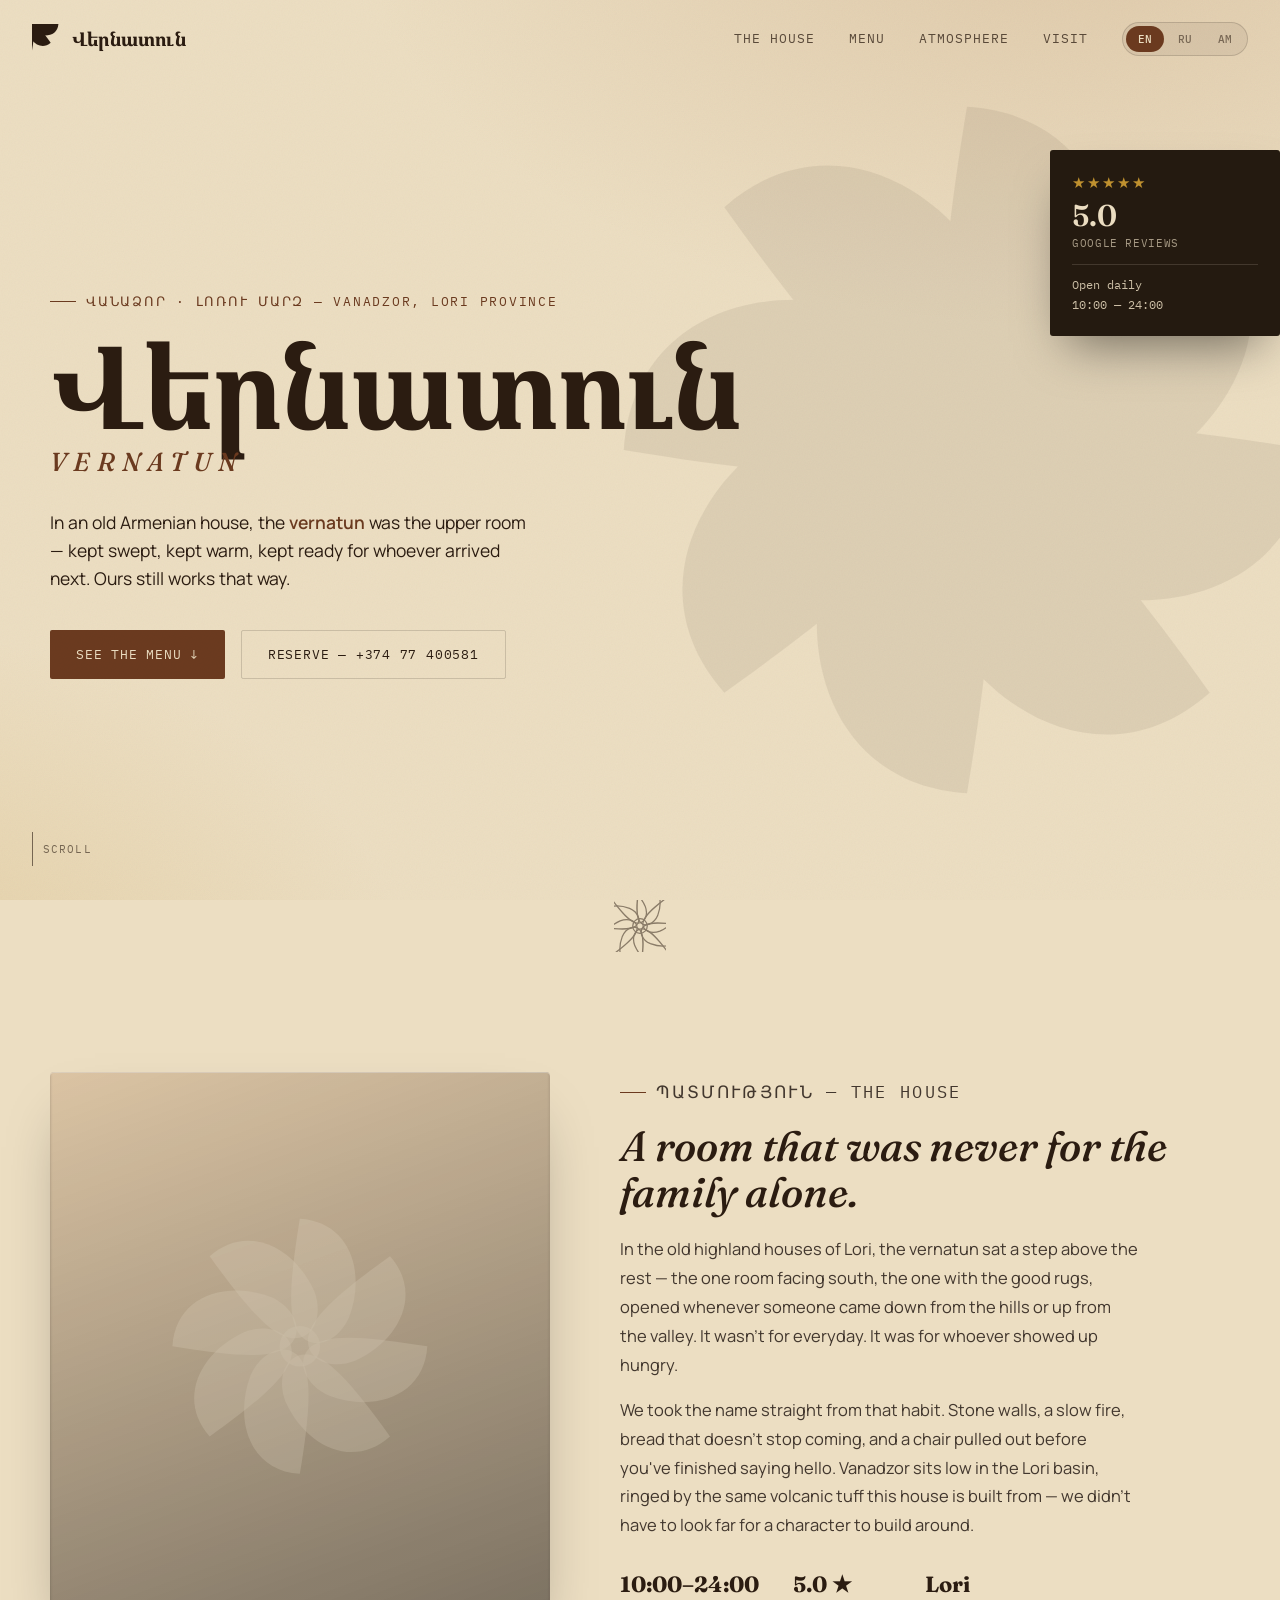
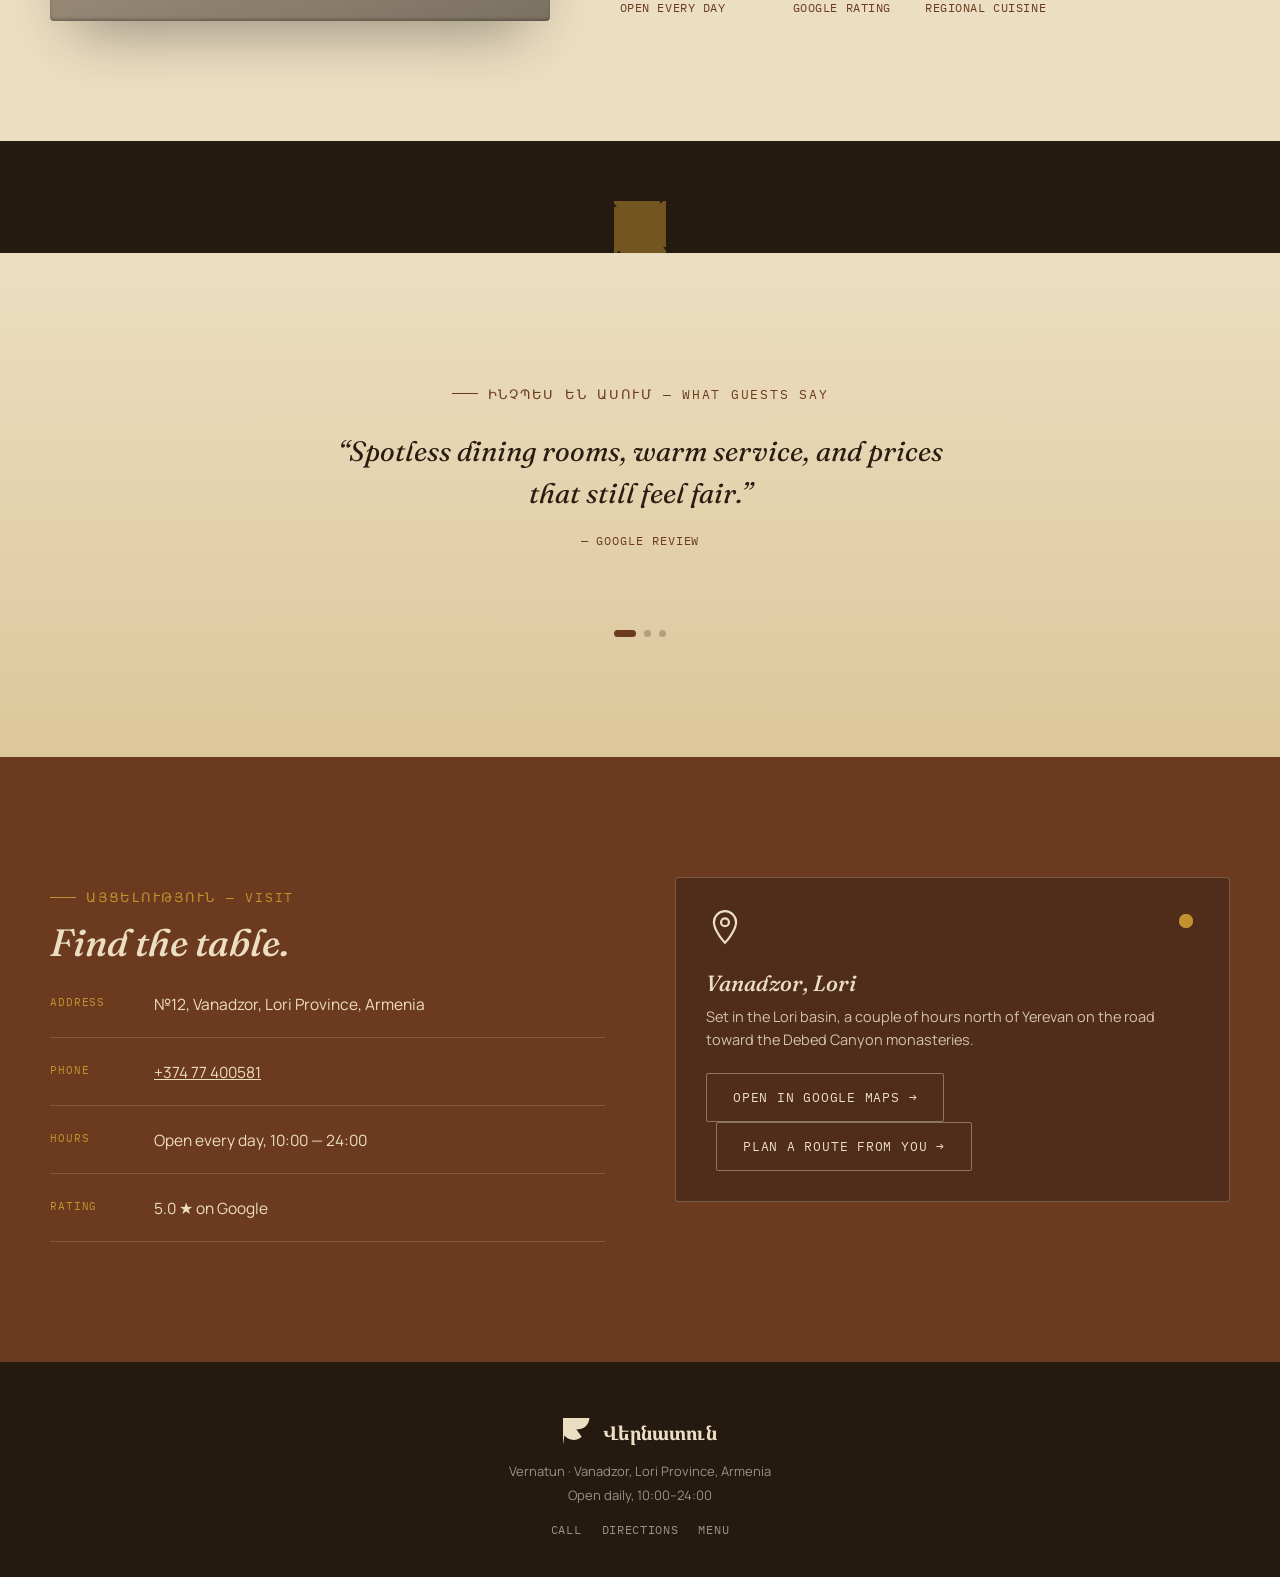
==== index.html @ 12222cac "Add files via upload" ====
<!DOCTYPE html>
<html lang="en">
<head>
<meta charset="UTF-8">
<meta name="viewport" content="width=device-width, initial-scale=1.0">
<title>Վերնատուն · Vernatun — Vanadzor</title>
<meta name="description" content="Vernatun — an Armenian restaurant in Vanadzor, Lori Province. Khorovats, khashlama, dolma, fresh lavash, and the old habit of keeping a room ready for guests.">
<link rel="preconnect" href="https://fonts.googleapis.com">
<link rel="preconnect" href="https://fonts.gstatic.com" crossorigin>
<link href="https://fonts.googleapis.com/css2?family=Fraunces:opsz,wght@9..144,300;9..144,400;9..144,500;9..144,600;9..144,700&family=Noto+Serif+Armenian:wght@400;600;700&family=Manrope:wght@400;500;600;700&family=IBM+Plex+Mono:wght@400;500&display=swap" rel="stylesheet">
<link rel="stylesheet" href="style.css">
</head>
<body>

<div class="grain" aria-hidden="true"></div>

<!-- ============ HEADER ============ -->
<header id="siteHeader">
  <a href="#top" class="brand">
    <svg viewBox="0 0 100 100" fill="none" aria-hidden="true"><use href="#emblem-petal-group"></use></svg>
    Վերնատուն
  </a>
  <nav>
    <a href="#story" data-i18n="nav_house">The House</a>
    <a href="menu.html" data-i18n="nav_menu">Menu</a>
    <a href="#atmosphere" data-i18n="nav_atmosphere">Atmosphere</a>
    <a href="visit.html" data-i18n="nav_visit">Visit</a>
    <div class="lang-switch" id="langSwitch" role="group" aria-label="Language">
      <span class="lang-thumb" id="langThumb" aria-hidden="true"></span>
      <button type="button" class="lang-btn active" data-lang="en">EN</button>
      <button type="button" class="lang-btn" data-lang="ru">RU</button>
      <button type="button" class="lang-btn" data-lang="hy">AM</button>
    </div>
  </nav>
</header>

<!-- ============ HERO ============ -->
<section class="hero" id="top">
  <svg class="hero-emblem-bg" viewBox="0 0 200 200" aria-hidden="true"><use href="#emblem-petal-group" x="100" y="100"></use></svg>
  <div class="hero-inner">
    <p class="eyebrow" data-i18n="hero_eyebrow">Վանաձոր · Լոռու մարզ — Vanadzor, Lori Province</p>
    <h1 class="word-hy">Վերնատուն</h1>
    <p class="word-lat">Vernatun</p>
    <p class="hero-tagline" data-i18n="hero_tagline">In an old Armenian house, the <b>vernatun</b> was the upper room — kept swept, kept warm, kept ready for whoever arrived next. Ours still works that way.</p>
    <div class="hero-actions">
      <a href="menu.html" class="btn btn-solid" data-i18n="hero_cta_menu">See the menu ↓</a>
      <a href="tel:+37477400581" class="btn btn-ghost" data-i18n="hero_cta_reserve">Reserve — +374 77 400581</a>
    </div>
  </div>
  <div class="hero-plaque">
    <div class="stars">★★★★★</div>
    <div class="rating-num">5.0</div>
    <div class="rating-sub" data-i18n="plaque_reviews">Google reviews</div>
    <div class="plaque-row" data-i18n="plaque_hours">Open daily<br>10:00 — 24:00</div>
  </div>
  <div class="scroll-cue"><span class="line"></span> <span data-i18n="scroll_cue">Scroll</span></div>
</section>

<!-- shared emblem defs -->
<svg width="0" height="0" style="position:absolute" aria-hidden="true">
  <defs>
    <path id="petal" d="M0,-88 C34,-86 46,-52 34,-20 C27,-4 10,4 0,-8 C-8,-18 -8,-40 0,-88 Z"></path>
    <g id="emblem-petal-group">
      <g fill="currentColor" stroke="none" transform="translate(0,0)">
        <use href="#petal" transform="rotate(0)"/>
        <use href="#petal" transform="rotate(45)"/>
        <use href="#petal" transform="rotate(90)"/>
        <use href="#petal" transform="rotate(135)"/>
        <use href="#petal" transform="rotate(180)"/>
        <use href="#petal" transform="rotate(225)"/>
        <use href="#petal" transform="rotate(270)"/>
        <use href="#petal" transform="rotate(315)"/>
        <circle r="14"/>
      </g>
    </g>
  </defs>
</svg>

<div class="divider reveal">
  <svg viewBox="0 0 100 100" aria-hidden="true">
    <g id="draw-emblem" fill="none" stroke="currentColor" stroke-width="2.4" transform="translate(50,50)">
      <use href="#petal" transform="rotate(0)" class="petal-draw" style="--d:0"/>
      <use href="#petal" transform="rotate(45)" class="petal-draw" style="--d:1"/>
      <use href="#petal" transform="rotate(90)" class="petal-draw" style="--d:2"/>
      <use href="#petal" transform="rotate(135)" class="petal-draw" style="--d:3"/>
      <use href="#petal" transform="rotate(180)" class="petal-draw" style="--d:4"/>
      <use href="#petal" transform="rotate(225)" class="petal-draw" style="--d:5"/>
      <use href="#petal" transform="rotate(270)" class="petal-draw" style="--d:6"/>
      <use href="#petal" transform="rotate(315)" class="petal-draw" style="--d:7"/>
      <circle r="14"/>
    </g>
  </svg>
</div>

<!-- ============ STORY ============ -->
<section class="story" id="story">
  <div class="story-grid">
    <div class="story-art reveal" style="background:linear-gradient(160deg, rgba(169,119,74,0.25), rgba(30,23,18,0.55)), url('images/vanadzor-fountain.jpg'); background-size:cover; background-position:center;">
      <svg class="emblem-etch" viewBox="0 0 200 200" style="color:rgba(236,225,204,0.4)" aria-hidden="true"><use href="#emblem-petal-group" x="100" y="100"></use></svg>
    </div>
    <div class="reveal">
      <p class="eyebrow" data-i18n="story_eyebrow">Պատմություն — The House</p>
      <h2 data-i18n="story_h2">A room that was never for the family alone.</h2>
      <p data-i18n="story_p1">In the old highland houses of Lori, the vernatun sat a step above the rest — the one room facing south, the one with the good rugs, opened whenever someone came down from the hills or up from the valley. It wasn't for everyday. It was for whoever showed up hungry.</p>
      <p data-i18n="story_p2">We took the name straight from that habit. Stone walls, a slow fire, bread that doesn't stop coming, and a chair pulled out before you've finished saying hello. Vanadzor sits low in the Lori basin, ringed by the same volcanic tuff this house is built from — we didn't have to look far for a character to build around.</p>
      <div class="story-facts">
        <div><strong>10:00–24:00</strong><span data-i18n="story_fact1">Open every day</span></div>
        <div><strong>5.0 ★</strong><span data-i18n="story_fact2">Google rating</span></div>
        <div><strong>Lori</strong><span data-i18n="story_fact3">Regional cuisine</span></div>
      </div>
    </div>
  </div>
</section>

<div class="divider reveal" style="background:var(--basalt); padding:60px 0 0;">
  <svg viewBox="0 0 100 100" aria-hidden="true" style="color:var(--gold)">
    <g fill="currentColor" transform="translate(50,50)"><use href="#emblem-petal-group"/></g>
  </svg>
</div>


<!-- ============ ATMOSPHERE ============ -->
<section class="atmosphere" id="atmosphere">
  <p class="eyebrow" style="justify-content:center;" data-i18n="atmosphere_eyebrow">Ինչպես են ասում — What guests say</p>
  <div class="quote-wrap reveal" id="quoteWrap">
    <blockquote class="quote active" data-i18n="quote1">“Spotless dining rooms, warm service, and prices that still feel fair.”<span data-i18n="quote_label">— Google review</span></blockquote>
    <blockquote class="quote" data-i18n="quote2">“Armenian cooking done properly, in a room that feels lived-in rather than staged.”<span data-i18n="quote_label">— Google review</span></blockquote>
    <blockquote class="quote" data-i18n="quote3">“The kind of place you'd bring family from out of town.”<span data-i18n="quote_label">— Google review</span></blockquote>
  </div>
  <div class="quote-dots" id="quoteDots"></div>
</section>

<!-- ============ VISIT ============ -->
<section class="visit" id="visit">
  <div class="visit-grid">
    <div class="reveal">
      <p class="eyebrow" data-i18n="visit_eyebrow">Այցելություն — Visit</p>
      <h2 data-i18n="visit_h2">Find the table.</h2>
      <ul class="visit-list">
        <li><span class="k" data-i18n="visit_k_address">Address</span><span data-i18n="visit_v_address">№12, Vanadzor, Lori Province, Armenia</span></li>
        <li><span class="k" data-i18n="visit_k_phone">Phone</span><span><a href="tel:+37477400581" style="text-decoration:underline;">+374 77 400581</a></span></li>
        <li><span class="k" data-i18n="visit_k_hours">Hours</span><span data-i18n="visit_v_hours">Open every day, 10:00 — 24:00</span></li>
        <li><span class="k" data-i18n="visit_k_rating">Rating</span><span data-i18n="visit_v_rating">5.0 ★ on Google</span></li>
      </ul>
    </div>
    <div class="map-card reveal">
      <div class="pulse"></div>
      <svg class="pin" viewBox="0 0 24 24" fill="none" stroke="currentColor" stroke-width="1.4"><path d="M12 22s7-7.58 7-13A7 7 0 1 0 5 9c0 5.42 7 13 7 13Z"/><circle cx="12" cy="9" r="2.5"/></svg>
      <h3 data-i18n="map_title">Vanadzor, Lori</h3>
      <p data-i18n="map_desc">Set in the Lori basin, a couple of hours north of Yerevan on the road toward the Debed Canyon monasteries.</p>
      <a class="btn btn-ghost" href="https://www.google.com/maps/search/?api=1&query=40.811772,44.495703" target="_blank" rel="noopener" data-i18n="map_cta">Open in Google Maps →</a>
      <a class="btn btn-ghost" href="visit.html" style="margin-left:10px; border-color:rgba(236,225,204,0.4); color:var(--parchment);" data-i18n="plan_route">Plan a route from you →</a>
    </div>
  </div>
</section>

<!-- ============ FOOTER ============ -->
<footer>
  <div class="brand"><svg viewBox="0 0 100 100" width="26" height="26" fill="none" aria-hidden="true"><use href="#emblem-petal-group"></use></svg>Վերնատուն</div>
  <p data-i18n="footer_address">Vernatun · Vanadzor, Lori Province, Armenia</p>
  <p data-i18n="footer_hours">Open daily, 10:00–24:00</p>
  <div class="foot-links">
    <a href="tel:+37477400581" data-i18n="foot_call">Call</a>
    <a href="https://www.google.com/maps/search/?api=1&query=40.811772,44.495703" target="_blank" rel="noopener" data-i18n="foot_directions">Directions</a>
    <a href="#menu" data-i18n="foot_menu">Menu</a>
  </div>
</footer>

<!-- scroll progress emblem -->
<div class="progress-emblem" id="progressEmblem" aria-hidden="true">
  <svg viewBox="0 0 100 100">
    <circle cx="50" cy="50" r="44" fill="none" stroke="rgba(36,26,20,0.15)" stroke-width="3"/>
    <circle id="progressRing" cx="50" cy="50" r="44" fill="none" stroke="#6b3a1f" stroke-width="3" stroke-linecap="round" stroke-dasharray="276.5" stroke-dashoffset="276.5" transform="rotate(-90 50 50)"/>
    <g fill="#6b3a1f" transform="translate(50,50) scale(0.34)"><use href="#emblem-petal-group"/></g>
  </svg>
</div>

<script src="script.js"></script>
</body>
</html>
---- style.css ----
:root{
    --ink:#2b1c11;
    --parchment:#ecdec2;
    --parchment-2:#ddc79a;
    --pomegranate:#6b3a1f;
    --pomegranate-dark:#4a2716;
    --tuff:#a9774a;
    --gold:#c1922f;
    --basalt:#241a10;
    --line: rgba(36,26,20,0.16);
    --shadow-carved: inset 0 1px 0 rgba(255,255,255,0.35), inset 0 -2px 3px rgba(0,0,0,0.25);

    --display-hy: 'Noto Serif Armenian', serif;
    --display-lat: 'Fraunces', serif;
    --body: 'Manrope', sans-serif;
    --mono: 'IBM Plex Mono', monospace;
  }

  *{ box-sizing:border-box; }
  html{ scroll-behavior:smooth; }
  @media (prefers-reduced-motion: reduce){
    html{ scroll-behavior:auto; }
    *{ animation-duration:0.001ms !important; animation-iteration-count:1 !important; transition-duration:0.001ms !important; scroll-behavior:auto !important; }
  }

  body{
    margin:0;
    background:var(--parchment);
    color:var(--ink);
    font-family:var(--body);
    -webkit-font-smoothing:antialiased;
    overflow-x:hidden;
  }

  a{ color:inherit; }

  ::selection{ background:var(--pomegranate); color:var(--parchment); }

  :focus-visible{
    outline:2.5px solid var(--pomegranate);
    outline-offset:3px;
  }

  /* -------- texture -------- */
  .grain{
    position:fixed; inset:0; pointer-events:none; z-index:2;
    opacity:0.05; mix-blend-mode:multiply;
    background-image:url("data:image/svg+xml,%3Csvg xmlns='http://www.w3.org/2000/svg' width='140' height='140'%3E%3Cfilter id='n'%3E%3CfeTurbulence type='fractalNoise' baseFrequency='0.85' numOctaves='2' stitchTiles='stitch'/%3E%3C/filter%3E%3Crect width='100%25' height='100%25' filter='url(%23n)'/%3E%3C/svg%3E");
  }

  .container{ max-width:1180px; margin:0 auto; padding:0 32px; }
  @media (max-width:640px){ .container{ padding:0 20px; } }

  .eyebrow{
    font-family:var(--mono);
    font-size:12.5px;
    letter-spacing:0.14em;
    text-transform:uppercase;
    color:var(--pomegranate);
    display:flex; align-items:center; gap:10px;
  }
  .eyebrow::before{
    content:""; width:26px; height:1px; background:var(--pomegranate); display:inline-block;
  }

  /* -------- header -------- */
  header{
    position:fixed; top:0; left:0; right:0; z-index:50;
    display:flex; align-items:center; justify-content:space-between;
    padding:22px 32px;
    transition:background 0.4s ease, padding 0.4s ease, box-shadow .4s ease;
  }
  header.scrolled{
    background:rgba(236,225,204,0.86);
    backdrop-filter:blur(10px);
    padding:14px 32px;
    box-shadow:0 1px 0 var(--line);
  }
  .brand{
    display:flex; align-items:center; gap:10px;
    font-family:var(--display-hy); font-weight:700; font-size:19px;
    text-decoration:none; letter-spacing:0.01em;
  }
  .brand svg{ width:30px; height:30px; }
  nav{ display:flex; align-items:center; gap:34px; }
  nav a{
    font-family:var(--mono); font-size:12.5px; letter-spacing:0.08em; text-transform:uppercase;
    text-decoration:none; color:var(--ink); opacity:0.75; position:relative; padding-bottom:3px;
  }
  nav a::after{
    content:""; position:absolute; left:0; bottom:0; width:0; height:1px; background:var(--pomegranate);
    transition:width .3s ease;
  }
  nav a:hover{ opacity:1; }
  nav a:hover::after{ width:100%; }
  .nav-cta{
    font-family:var(--mono); font-size:12px; letter-spacing:0.08em; text-transform:uppercase;
    background:var(--pomegranate); color:var(--parchment); text-decoration:none;
    padding:9px 16px; border-radius:2px; opacity:1 !important;
  }
  .nav-cta::after{ display:none; }
  @media (max-width:820px){ nav a:not(.nav-cta){ display:none; } }

  /* -------- hero -------- */
  .hero{
    position:relative; min-height:100svh; display:flex; flex-direction:column; justify-content:center;
    padding:140px 32px 80px;
    background:
      radial-gradient(1200px 700px at 84% -10%, rgba(169,119,74,0.20), transparent 60%),
      radial-gradient(900px 600px at -10% 110%, rgba(193,146,47,0.18), transparent 60%),
      var(--parchment);
    overflow:hidden;
  }
  .hero-emblem-bg{
    position:absolute; top:50%; right:-6%; transform:translateY(-50%);
    width:min(70vw, 780px); height:min(70vw, 780px); opacity:0.07;
    animation:spin 140s linear infinite;
  }
  @keyframes spin{ to{ transform:translateY(-50%) rotate(360deg); } }

  .hero-inner{ position:relative; max-width:1180px; margin:0 auto; width:100%; }

  .hero .eyebrow{ opacity:0; transform:translateY(10px); animation:riseIn .7s ease forwards .5s; }

  .word-hy{
    font-family:var(--display-hy); font-weight:700; margin:20px 0 4px;
    font-size:clamp(48px, 9vw, 118px); line-height:0.98; color:var(--ink);
    opacity:0; transform:translateY(24px); animation:riseIn .8s cubic-bezier(.2,.7,.2,1) forwards .68s;
  }
  .word-lat{
    font-family:var(--display-lat); font-optical-sizing:auto; font-weight:500; font-style:italic;
    font-size:clamp(18px, 2.4vw, 26px); letter-spacing:0.28em; text-transform:uppercase;
    color:var(--pomegranate); margin:0 0 30px;
    opacity:0; transform:translateY(18px); animation:riseIn .8s ease forwards .92s;
  }
  .hero-tagline{
    max-width:480px; font-size:17.5px; line-height:1.6; color:var(--ink); opacity:0;
    animation:riseIn .8s ease forwards 1.12s; transform:translateY(16px);
  }
  .hero-tagline b{ color:var(--pomegranate); font-weight:600; }

  @keyframes riseIn{ to{ opacity:1; transform:translateY(0); } }

  .hero-actions{
    display:flex; gap:16px; margin-top:38px; flex-wrap:wrap;
    opacity:0; transform:translateY(16px); animation:riseIn .8s ease forwards 1.3s;
  }
  .btn{
    font-family:var(--mono); font-size:13px; letter-spacing:0.06em; text-transform:uppercase;
    text-decoration:none; padding:15px 26px; border-radius:2px; display:inline-flex; align-items:center; gap:10px;
    transition:transform .25s ease, box-shadow .25s ease, background .25s ease;
  }
  .btn-solid{ background:var(--pomegranate); color:var(--parchment); }
  .btn-solid:hover{ transform:translateY(-2px); box-shadow:0 10px 22px -8px rgba(107,58,31,0.55); }
  .btn-ghost{ background:transparent; color:var(--ink); border:1px solid var(--line); }
  .btn-ghost:hover{ transform:translateY(-2px); border-color:var(--pomegranate); color:var(--pomegranate); }

  .hero-plaque{
    position:absolute; right:0; top:150px; width:230px;
    background:var(--basalt); color:var(--parchment); padding:22px 22px 20px;
    border-radius:3px; box-shadow:0 24px 50px -18px rgba(0,0,0,0.5);
    opacity:0; transform:translateY(20px) rotate(2deg); animation:riseIn .9s ease forwards 1.5s;
  }
  .hero-plaque .stars{ color:var(--gold); font-size:15px; letter-spacing:2px; }
  .hero-plaque .rating-num{ font-family:var(--display-lat); font-size:30px; font-weight:600; margin:4px 0 2px; }
  .hero-plaque .rating-sub{ font-family:var(--mono); font-size:10.5px; opacity:0.65; letter-spacing:0.06em; text-transform:uppercase; margin-bottom:14px; }
  .hero-plaque .plaque-row{ font-family:var(--mono); font-size:12px; opacity:0.85; border-top:1px solid rgba(236,225,204,0.18); padding-top:10px; margin-top:10px; line-height:1.7; }
  @media (max-width:980px){ .hero-plaque{ position:static; margin-top:40px; transform:none; width:fit-content; } }
  @media (max-width:640px){ .hero-emblem-bg{ opacity:0.05; } }

  .scroll-cue{
    position:absolute; bottom:34px; left:32px; display:flex; align-items:center; gap:10px;
    font-family:var(--mono); font-size:11px; letter-spacing:0.1em; text-transform:uppercase; opacity:0.6;
  }
  .scroll-cue .line{ width:1px; height:34px; background:var(--ink); position:relative; overflow:hidden; }
  .scroll-cue .line::after{
    content:""; position:absolute; top:-100%; left:0; width:100%; height:100%; background:var(--pomegranate);
    animation:pourDown 1.8s ease-in-out infinite;
  }
  @keyframes pourDown{ to{ top:100%; } }

  /* -------- section frame -------- */
  section{ position:relative; padding:120px 32px; }
  @media (max-width:640px){ section{ padding:80px 20px; } }
  .divider{
    display:flex; justify-content:center; padding:0 0 0;
  }
  .divider svg{ width:52px; height:52px; opacity:0.5; }

  .reveal{ opacity:0; transform:translateY(28px); transition:opacity .8s cubic-bezier(.2,.7,.2,1), transform .8s cubic-bezier(.2,.7,.2,1); }
  .reveal.in{ opacity:1; transform:translateY(0); }
  .reveal-stagger > *{ opacity:0; transform:translateY(24px); transition:opacity .7s ease, transform .7s ease; }
  .reveal-stagger.in > *{ opacity:1; transform:translateY(0); }
  .reveal-stagger.in > *:nth-child(1){ transition-delay:0s; }
  .reveal-stagger.in > *:nth-child(2){ transition-delay:.1s; }
  .reveal-stagger.in > *:nth-child(3){ transition-delay:.2s; }
  .reveal-stagger.in > *:nth-child(4){ transition-delay:.3s; }

  /* -------- story -------- */
  .story{ background:var(--parchment); }
  .story-grid{ display:grid; grid-template-columns:0.9fr 1.1fr; gap:70px; align-items:center; max-width:1180px; margin:0 auto; }
  @media (max-width:900px){ .story-grid{ grid-template-columns:1fr; gap:40px; } }
  .story-art{ position:relative; aspect-ratio:1/1.1; border-radius:4px; overflow:hidden;
    background:
      linear-gradient(160deg, rgba(169,119,74,0.35), rgba(30,23,18,0.85)),
      repeating-linear-gradient(115deg, rgba(236,225,204,0.06) 0 2px, transparent 2px 26px);
    box-shadow:var(--shadow-carved), 0 30px 60px -24px rgba(0,0,0,0.4);
  }
  .story-art .emblem-etch{ position:absolute; inset:0; margin:auto; width:58%; height:58%; opacity:0.5; }
  .story h2{ font-family:var(--display-lat); font-weight:500; font-style:italic; font-size:clamp(30px,3.4vw,42px); margin:14px 0 20px; line-height:1.1; }
  .story p{ font-size:16.5px; line-height:1.75; color:rgba(36,26,20,0.85); margin:0 0 16px; max-width:52ch; }
  .story-facts{ display:flex; gap:34px; margin-top:30px; flex-wrap:wrap; }
  .story-facts div{ font-family:var(--mono); font-size:11.5px; letter-spacing:0.05em; text-transform:uppercase; color:var(--pomegranate); }
  .story-facts strong{ display:block; font-family:var(--display-lat); font-style:normal; color:var(--ink); font-size:22px; letter-spacing:0; text-transform:none; margin-bottom:2px; }

  /* -------- menu -------- */
  .menu{ background:var(--basalt); color:var(--parchment); }
  .menu .eyebrow{ color:var(--gold); }
  .menu .eyebrow::before{ background:var(--gold); }
  .menu h2{ font-family:var(--display-lat); font-weight:500; font-style:italic; font-size:clamp(30px,3.4vw,42px); margin:14px 0 46px; max-width:16ch; }
  .menu-grid{ display:grid; grid-template-columns:repeat(3, 1fr); gap:1px; background:rgba(236,225,204,0.12); border:1px solid rgba(236,225,204,0.12); }
  @media (max-width:900px){ .menu-grid{ grid-template-columns:repeat(2,1fr); } }
  @media (max-width:600px){ .menu-grid{ grid-template-columns:1fr; } }
  .dish{
    background:var(--basalt); padding:34px 28px; position:relative; transition:background .35s ease, transform .35s ease;
  }
  .dish:hover{ background:#2f2115; transform:translateY(-4px); }
  .dish .dish-no{ font-family:var(--mono); font-size:11px; color:var(--tuff); letter-spacing:0.08em; }
  .dish h3{ font-family:var(--display-lat); font-weight:500; font-size:21px; margin:14px 0 10px; }
  .dish p{ font-size:14.5px; line-height:1.6; color:rgba(236,225,204,0.68); margin:0; }

  /* -------- atmosphere / quotes -------- */
  .atmosphere{ background:var(--parchment2, var(--parchment)); background:linear-gradient(180deg, var(--parchment), var(--parchment-2)); text-align:center; }
  .quote-wrap{ max-width:720px; margin:0 auto; min-height:170px; position:relative; }
  .quote{
    position:absolute; inset:0; opacity:0; transition:opacity 1s ease;
    font-family:var(--display-lat); font-style:italic; font-weight:400; font-size:clamp(20px,2.6vw,28px); line-height:1.5;
  }
  .quote.active{ opacity:1; position:relative; }
  .quote span{ display:block; font-family:var(--mono); font-style:normal; font-size:11.5px; letter-spacing:0.08em; text-transform:uppercase; color:var(--pomegranate); margin-top:18px; }
  .quote-dots{ display:flex; justify-content:center; gap:8px; margin-top:30px; }
  .quote-dots button{ width:7px; height:7px; border-radius:50%; border:none; background:rgba(36,26,20,0.25); cursor:pointer; padding:0; }
  .quote-dots button.active{ background:var(--pomegranate); width:22px; border-radius:4px; transition:width .3s ease; }

  /* -------- visit -------- */
  .visit{ background:var(--pomegranate); color:var(--parchment); }
  .visit-grid{ display:grid; grid-template-columns:1fr 1fr; gap:70px; max-width:1180px; margin:0 auto; align-items:start; }
  @media (max-width:900px){ .visit-grid{ grid-template-columns:1fr; gap:40px; } }
  .visit .eyebrow{ color:var(--gold); }
  .visit .eyebrow::before{ background:var(--gold); }
  .visit h2{ font-family:var(--display-lat); font-style:italic; font-weight:500; font-size:clamp(28px,3.2vw,38px); margin:14px 0 26px; }
  .visit-list{ list-style:none; padding:0; margin:0; display:flex; flex-direction:column; gap:22px; }
  .visit-list li{ display:flex; gap:16px; font-size:15.5px; line-height:1.6; border-bottom:1px solid rgba(236,225,204,0.18); padding-bottom:20px; }
  .visit-list .k{ font-family:var(--mono); font-size:11px; letter-spacing:0.08em; text-transform:uppercase; color:var(--gold); min-width:88px; padding-top:2px; }
  .map-card{
    border:1px solid rgba(236,225,204,0.25); border-radius:4px; padding:30px; position:relative; overflow:hidden;
    background:rgba(30,23,18,0.35);
  }
  .map-card .pin{ width:38px; height:38px; margin-bottom:18px; }
  .map-card h3{ font-family:var(--display-lat); font-weight:500; font-style:italic; font-size:22px; margin:0 0 8px; }
  .map-card p{ font-size:14.5px; line-height:1.6; opacity:0.85; margin:0 0 22px; }
  .map-card .btn-ghost{ border-color:rgba(236,225,204,0.4); color:var(--parchment); }
  .map-card .btn-ghost:hover{ border-color:var(--gold); color:var(--gold); }
  .pulse{ position:absolute; width:14px; height:14px; border-radius:50%; background:var(--gold); top:36px; right:36px; }
  .pulse::after{ content:""; position:absolute; inset:0; border-radius:50%; background:var(--gold); animation:pulse 2.2s ease-out infinite; }
  @keyframes pulse{ 0%{ transform:scale(1); opacity:0.7; } 100%{ transform:scale(3.2); opacity:0; } }

  /* -------- footer -------- */
  footer{ background:var(--basalt); color:rgba(236,225,204,0.6); padding:56px 32px 40px; text-align:center; }
  footer .brand{ color:var(--parchment); justify-content:center; margin-bottom:14px; }
  footer p{ font-size:13px; margin:6px 0; }
  footer .foot-links{ display:flex; gap:20px; justify-content:center; margin-top:18px; font-family:var(--mono); font-size:11.5px; letter-spacing:0.06em; text-transform:uppercase; }
  footer .foot-links a{ text-decoration:none; color:rgba(236,225,204,0.6); transition:color .2s ease; }
  footer .foot-links a:hover{ color:var(--gold); }

  /* -------- scroll progress emblem -------- */
  .progress-emblem{
    position:fixed; right:22px; bottom:22px; width:56px; height:56px; z-index:40;
    opacity:0; transform:scale(0.8); transition:opacity .4s ease, transform .4s ease;
  }
  .progress-emblem.show{ opacity:1; transform:scale(1); }
  .progress-emblem svg{ width:100%; height:100%; }

.petal-draw{
    stroke-dasharray:220;
    stroke-dashoffset:220;
    animation:drawPetal 1.4s ease forwards calc(var(--d) * 0.07s + 0.15s);
  }
  @keyframes drawPetal{ to{ stroke-dashoffset:0; } }

  /* -------- language switcher -------- */
  .lang-switch{
    position:relative;
    display:flex; align-items:center; gap:2px;
    background:rgba(43,28,17,0.06);
    border:1px solid var(--line);
    border-radius:20px;
    padding:3px;
  }
  header.scrolled .lang-switch{ background:rgba(43,28,17,0.08); }
  .lang-thumb{
    position:absolute; top:3px; left:3px;
    width:38px; height:calc(100% - 6px);
    background:var(--pomegranate);
    border-radius:16px;
    transition:transform .35s cubic-bezier(.2,.8,.2,1);
    z-index:0;
  }
  .lang-btn{
    position:relative; z-index:1;
    width:38px; padding:6px 0;
    font-family:var(--mono); font-size:11px; font-weight:500; letter-spacing:0.04em;
    background:transparent; border:none; cursor:pointer;
    color:var(--ink); opacity:0.55;
    transition:color .3s ease, opacity .3s ease;
  }
  .lang-btn.active{ color:var(--parchment); opacity:1; }
  .lang-btn:hover:not(.active){ opacity:0.85; }
  @media (max-width:520px){
    .lang-switch{ transform:scale(0.92); }
  }

  /* -------- i18n swap transition -------- */
  [data-i18n]{
    transition:opacity .22s ease, transform .22s ease, filter .22s ease;
  }
  [data-i18n].i18n-swap{
    opacity:0;
    transform:translateY(5px);
    filter:blur(2px);
  }

  /* -------- multi-page: nav current + page hero banner -------- */
  nav a.nav-current{ opacity:1; color:var(--pomegranate); }
  nav a.nav-current::after{ width:100%; }

  .page-hero{
    position:relative; padding:170px 32px 90px;
    background:
      radial-gradient(1000px 600px at 88% -10%, rgba(169,119,74,0.20), transparent 60%),
      var(--parchment);
    overflow:hidden;
    text-align:left;
  }
  .page-hero .hero-emblem-bg{ width:min(50vw,520px); height:min(50vw,520px); opacity:0.06; }
  .page-hero h1{
    font-family:var(--display-lat); font-weight:500; font-style:italic;
    font-size:clamp(34px,5vw,58px); margin:14px 0 16px; line-height:1.05;
    opacity:0; transform:translateY(20px); animation:riseIn .8s ease forwards .3s;
  }
  .page-hero p.page-sub{
    max-width:60ch; font-size:16px; line-height:1.7; color:rgba(43,28,17,0.78); margin:0;
    opacity:0; transform:translateY(16px); animation:riseIn .8s ease forwards .5s;
  }
  .page-hero .eyebrow{ opacity:0; transform:translateY(10px); animation:riseIn .7s ease forwards .15s; }

  /* -------- menu categories (tabbed) -------- */
  .menu-cats{
    position:relative; display:flex; gap:4px; flex-wrap:nowrap; overflow-x:auto;
    background:rgba(236,222,194,0.5); border:1px solid var(--line); border-radius:30px;
    padding:5px; margin:0 0 46px; -ms-overflow-style:none; scrollbar-width:none;
  }
  .menu-cats::-webkit-scrollbar{ display:none; }
  .cat-thumb{
    position:absolute; top:5px; left:5px; height:calc(100% - 10px);
    background:var(--pomegranate); border-radius:24px; z-index:0;
    transition:transform .4s cubic-bezier(.2,.8,.2,1), width .4s cubic-bezier(.2,.8,.2,1);
  }
  .cat-btn{
    position:relative; z-index:1; flex:0 0 auto; white-space:nowrap;
    font-family:var(--mono); font-size:12.5px; letter-spacing:0.04em; text-transform:uppercase;
    background:transparent; border:none; cursor:pointer; padding:11px 20px; border-radius:22px;
    color:var(--ink); opacity:0.62; transition:color .3s ease, opacity .3s ease;
  }
  .cat-btn.active{ color:var(--parchment); opacity:1; }
  .cat-btn:hover:not(.active){ opacity:0.9; }

  .menu-items{ display:grid; grid-template-columns:repeat(3,1fr); gap:1px; background:var(--line); border:1px solid var(--line); transition:opacity .25s ease; }
  .menu-items.switching{ opacity:0; }
  @media (max-width:900px){ .menu-items{ grid-template-columns:repeat(2,1fr); } }
  @media (max-width:600px){ .menu-items{ grid-template-columns:1fr; } }
  .menu-items .dish{ background:var(--parchment); transition:background .3s ease, transform .3s ease; }
  .menu-items .dish:hover{ background:#e2d3ab; transform:translateY(-3px); }
  .menu-items .dish h3{ display:flex; align-items:baseline; justify-content:space-between; gap:12px; }
  .price-chip{
    font-family:var(--mono); font-size:11px; letter-spacing:0.04em; text-transform:uppercase;
    color:var(--tuff); border:1px dashed var(--tuff); border-radius:20px; padding:3px 10px;
    white-space:nowrap; flex-shrink:0;
  }
  .menu-note{
    max-width:60ch; font-size:14.5px; line-height:1.7; padding:14px 18px; margin:0 0 40px;
    background:rgba(193,146,47,0.12); border-left:3px solid var(--gold); border-radius:2px;
    color:var(--ink);
  }

  /* -------- geolocation card -------- */
  .geo-card{
    background:var(--basalt); color:var(--parchment); border-radius:6px; padding:44px;
    display:flex; flex-direction:column; align-items:center; text-align:center; gap:22px;
    box-shadow:0 30px 60px -24px rgba(0,0,0,0.45);
  }
  .compass{ position:relative; width:120px; height:120px; }
  .compass svg{ width:100%; height:100%; }
  .compass-ring{ fill:none; stroke:rgba(236,225,204,0.18); stroke-width:2; }
  .compass-spin{ fill:none; stroke:var(--gold); stroke-width:2; stroke-linecap:round; stroke-dasharray:40 210; transform-origin:60px 60px; opacity:0; }
  .compass.loading .compass-spin{ opacity:1; animation:compassSpin 1.1s linear infinite; }
  @keyframes compassSpin{ to{ transform:rotate(360deg); } }
  .compass-needle{ transform-origin:60px 60px; transition:transform 1s cubic-bezier(.2,.8,.2,1); transform:rotate(0deg); }
  .geo-btn{
    font-family:var(--mono); font-size:13px; letter-spacing:0.06em; text-transform:uppercase;
    background:var(--gold); color:var(--basalt); border:none; padding:15px 28px; border-radius:2px;
    cursor:pointer; transition:transform .25s ease, box-shadow .25s ease;
  }
  .geo-btn:hover{ transform:translateY(-2px); box-shadow:0 10px 22px -8px rgba(201,154,62,0.5); }
  .geo-btn:disabled{ opacity:0.5; cursor:default; transform:none; }
  .geo-status{ font-size:15px; line-height:1.6; min-height:24px; max-width:44ch; }
  .geo-status b{ color:var(--gold); font-family:var(--display-lat); font-style:italic; font-size:19px; }
  .geo-directions{
    display:none; font-family:var(--mono); font-size:12.5px; letter-spacing:0.06em; text-transform:uppercase;
    color:var(--parchment); border:1px solid rgba(236,225,204,0.35); padding:13px 24px; border-radius:2px;
    text-decoration:none; transition:border-color .25s ease, color .25s ease;
  }
  .geo-directions.show{ display:inline-block; animation:riseIn .5s ease forwards; }
  .geo-directions:hover{ border-color:var(--gold); color:var(--gold); }

  /* -------- category banner photos -------- */
  .cat-banner{
    position:relative; height:260px; border-radius:6px; overflow:hidden; margin-bottom:36px;
    display:flex; align-items:flex-end; padding:26px 30px;
    background-size:cover; background-position:center;
    transition:opacity .3s ease;
  }
  .cat-banner.hidden{ display:none; }
  .cat-banner::before{
    content:""; position:absolute; inset:0;
    background:linear-gradient(0deg, rgba(20,14,8,0.82) 0%, rgba(20,14,8,0.25) 55%, rgba(20,14,8,0.05) 100%);
  }
  .cat-banner-label{ position:relative; z-index:1; color:var(--parchment); }
  .cat-banner-label h3{ font-family:var(--display-lat); font-style:italic; font-weight:500; font-size:30px; margin:0; }
  .cat-banner-credit{ position:absolute; right:14px; bottom:10px; z-index:1; font-family:var(--mono); font-size:10px; color:rgba(236,222,194,0.55); }

  /* -------- bbq sub-group heading inside menu items -------- */
  .subgroup-label{
    grid-column:1 / -1; background:var(--parchment-2); padding:14px 24px;
    font-family:var(--mono); font-size:11.5px; letter-spacing:0.1em; text-transform:uppercase; color:var(--pomegranate);
  }
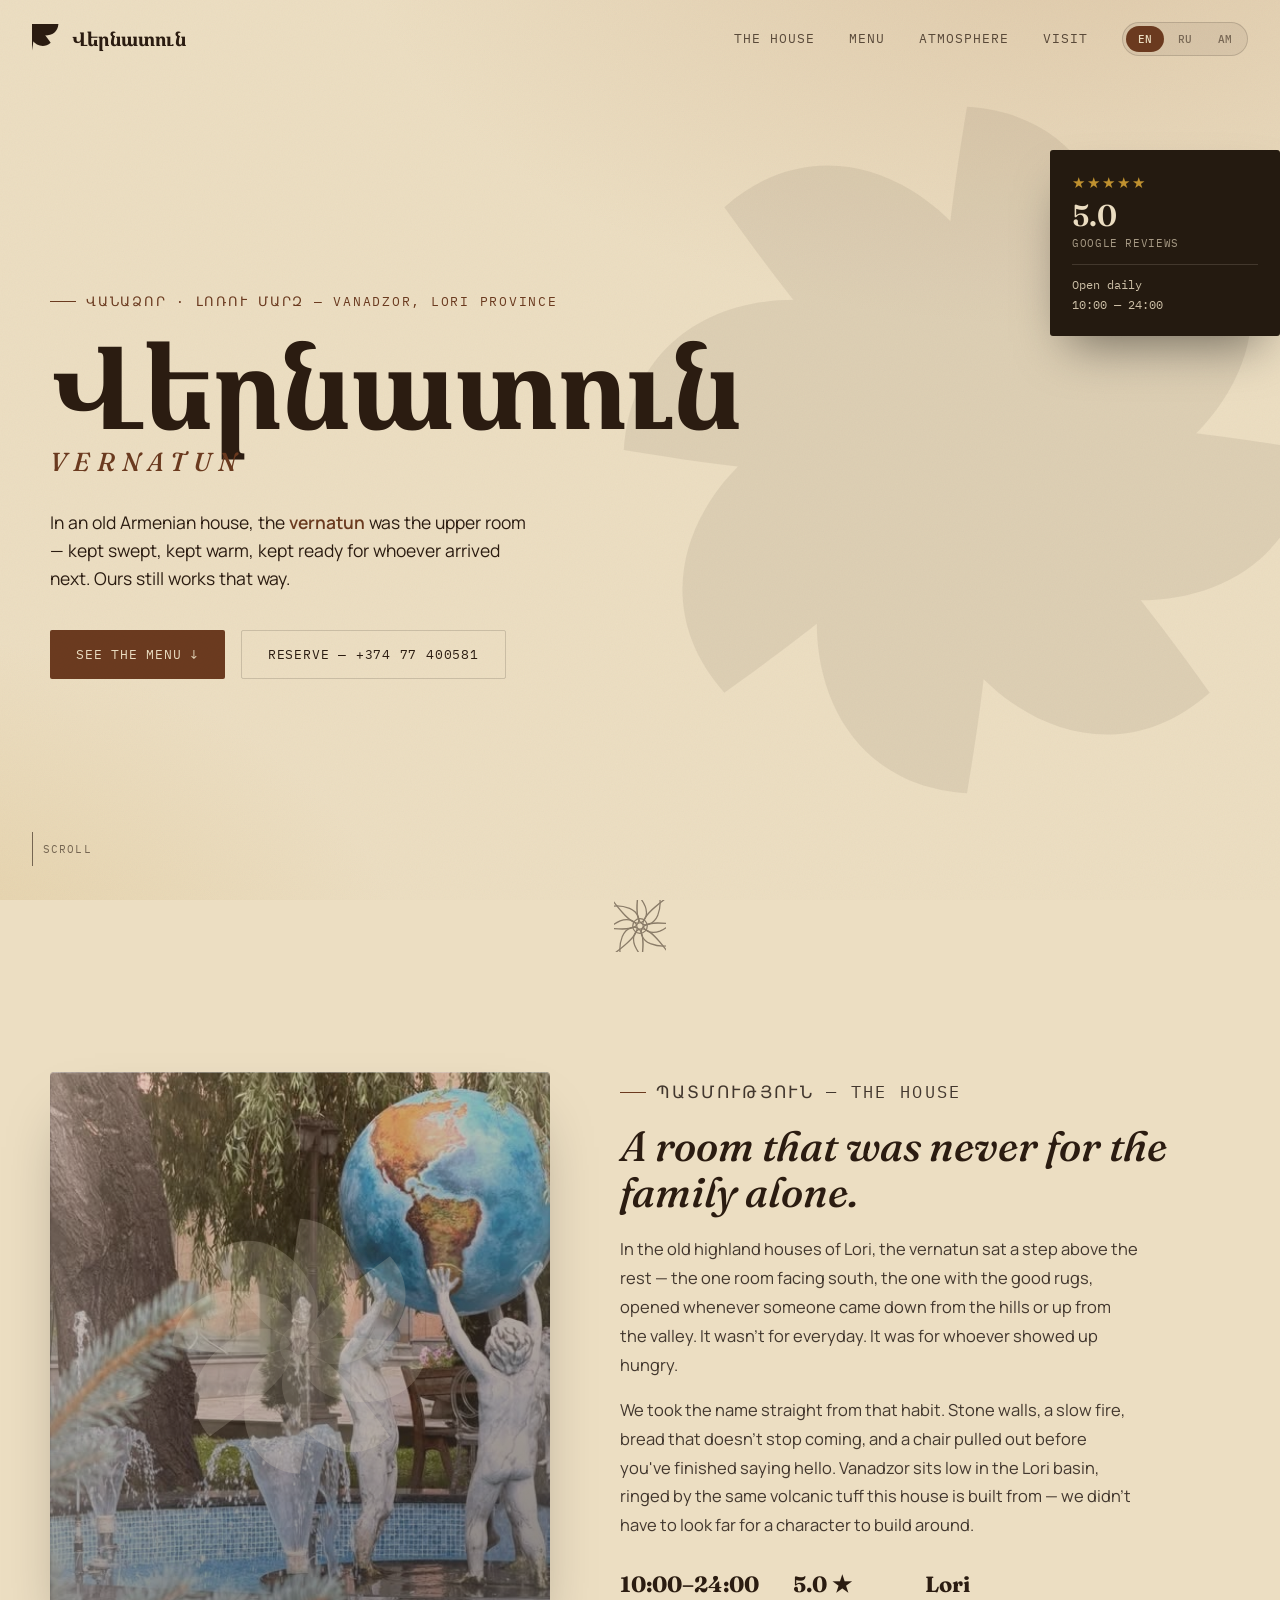
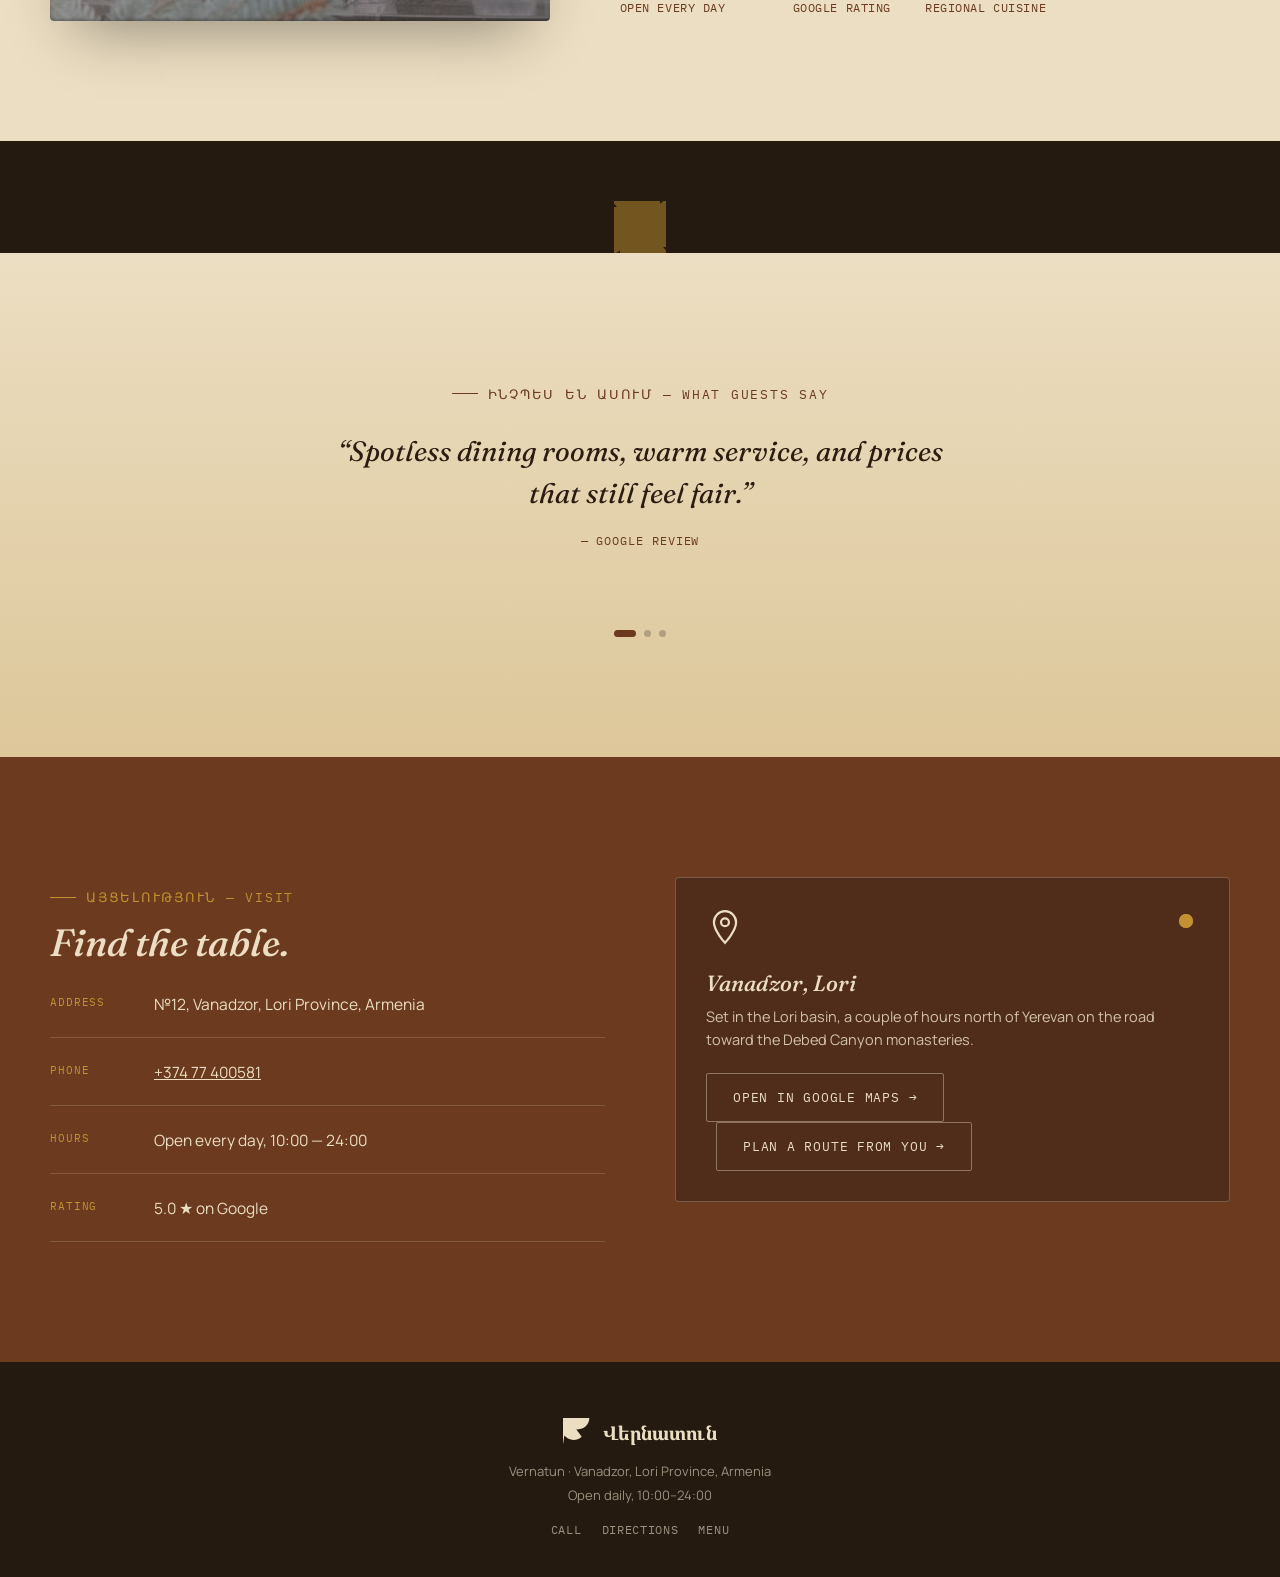
==== commit 8739b66e: "Add files via upload" ====
--- a/index.html
+++ b/index.html
@@ -95,7 +95,7 @@
 <!-- ============ STORY ============ -->
 <section class="story" id="story">
   <div class="story-grid">
-    <div class="story-art reveal" style="background:linear-gradient(160deg, rgba(169,119,74,0.25), rgba(30,23,18,0.55)), url('images/vanadzor-fountain.jpg'); background-size:cover; background-position:center;">
+    <div class="story-art reveal" style="background:linear-gradient(160deg, rgba(169,119,74,0.25), rgba(30,23,18,0.55)), url('[data-uri]'); background-size:cover; background-position:center;">
       <svg class="emblem-etch" viewBox="0 0 200 200" style="color:rgba(236,225,204,0.4)" aria-hidden="true"><use href="#emblem-petal-group" x="100" y="100"></use></svg>
     </div>
     <div class="reveal">
